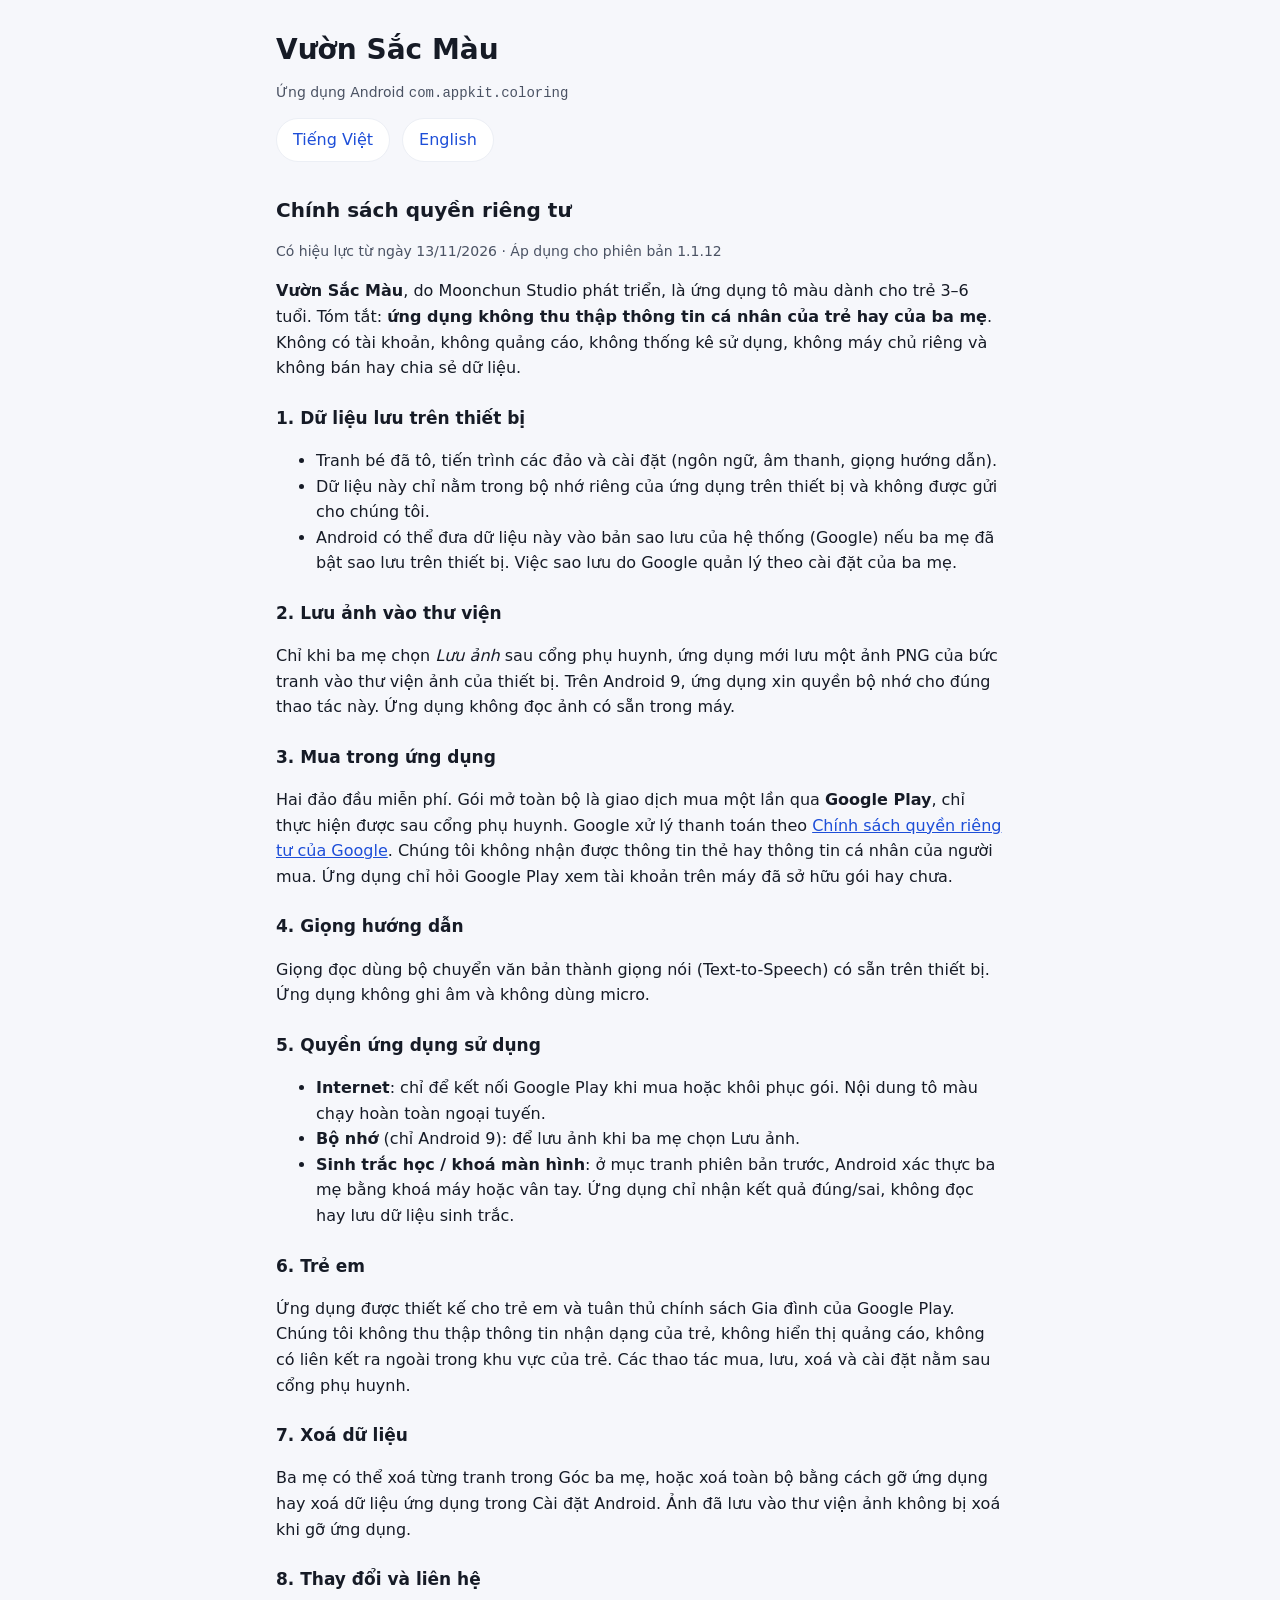
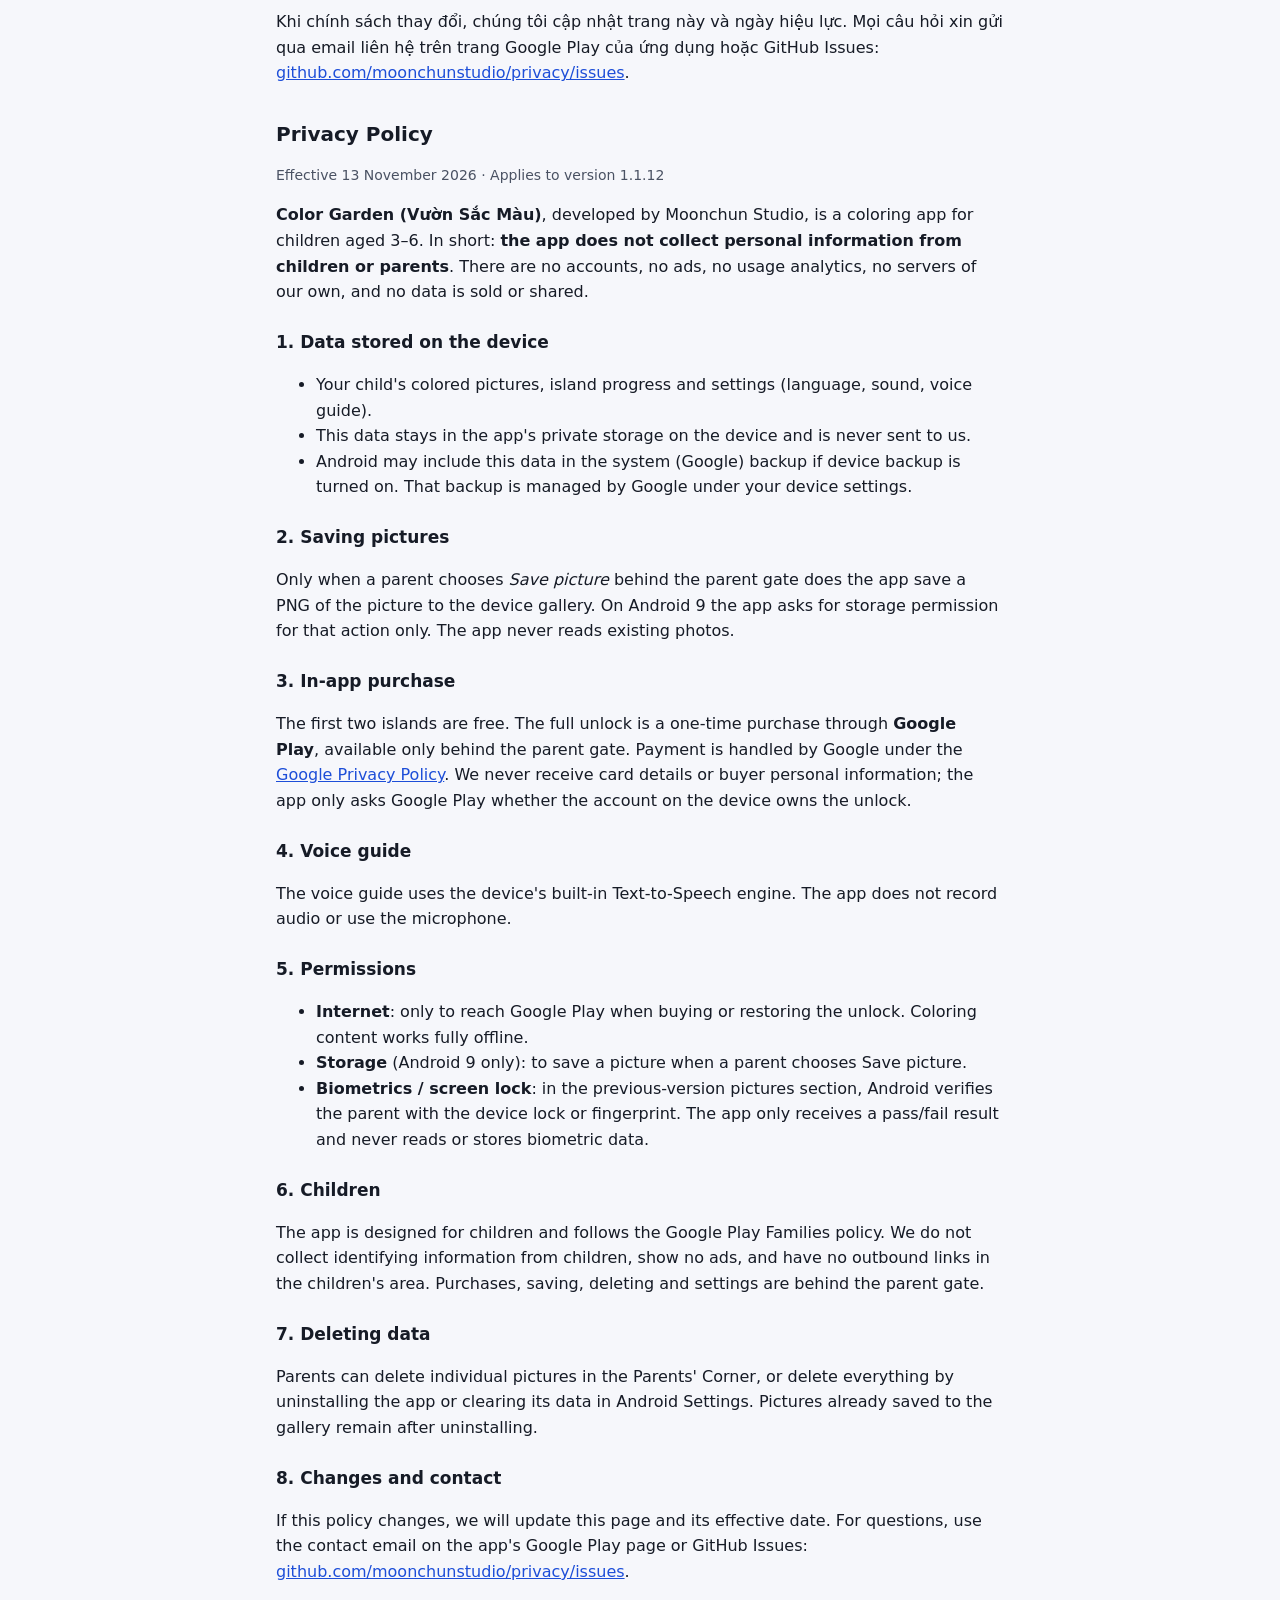
==== coloring/index.html @ 24c7beb4 "Privacy policy for Vườn Sắc Màu (Color Garden) Co-Authored-By: Claude Opus 5.5 <noreply@anthropic.co" ====
<!doctype html>
<html lang="vi">
<head>
  <meta charset="utf-8">
  <meta name="viewport" content="width=device-width, initial-scale=1">
  <title>Chính sách quyền riêng tư — Vườn Sắc Màu</title>
  <link rel="stylesheet" href="../assets/style.css">
</head>
<body>
<main>
  <h1>Vườn Sắc Màu</h1>
  <p class="muted">Ứng dụng Android <code>com.appkit.coloring</code></p>
  <nav class="lang-switch">
    <a href="#vi">Tiếng Việt</a>
    <a href="#en">English</a>
  </nav>

  <section id="vi" lang="vi">
    <h2>Chính sách quyền riêng tư</h2>
    <p class="muted">Có hiệu lực từ ngày 13/11/2026 · Áp dụng cho phiên bản 1.1.12</p>

    <p><strong>Vườn Sắc Màu</strong>, do Moonchun Studio phát triển, là ứng dụng tô màu dành cho trẻ 3–6 tuổi. Tóm tắt: <strong>ứng dụng không thu thập thông tin cá nhân của trẻ hay của ba mẹ</strong>. Không có tài khoản, không quảng cáo, không thống kê sử dụng, không máy chủ riêng và không bán hay chia sẻ dữ liệu.</p>

    <h3>1. Dữ liệu lưu trên thiết bị</h3>
    <ul>
      <li>Tranh bé đã tô, tiến trình các đảo và cài đặt (ngôn ngữ, âm thanh, giọng hướng dẫn).</li>
      <li>Dữ liệu này chỉ nằm trong bộ nhớ riêng của ứng dụng trên thiết bị và không được gửi cho chúng tôi.</li>
      <li>Android có thể đưa dữ liệu này vào bản sao lưu của hệ thống (Google) nếu ba mẹ đã bật sao lưu trên thiết bị. Việc sao lưu do Google quản lý theo cài đặt của ba mẹ.</li>
    </ul>

    <h3>2. Lưu ảnh vào thư viện</h3>
    <p>Chỉ khi ba mẹ chọn <em>Lưu ảnh</em> sau cổng phụ huynh, ứng dụng mới lưu một ảnh PNG của bức tranh vào thư viện ảnh của thiết bị. Trên Android 9, ứng dụng xin quyền bộ nhớ cho đúng thao tác này. Ứng dụng không đọc ảnh có sẵn trong máy.</p>

    <h3>3. Mua trong ứng dụng</h3>
    <p>Hai đảo đầu miễn phí. Gói mở toàn bộ là giao dịch mua một lần qua <strong>Google Play</strong>, chỉ thực hiện được sau cổng phụ huynh. Google xử lý thanh toán theo <a href="https://policies.google.com/privacy">Chính sách quyền riêng tư của Google</a>. Chúng tôi không nhận được thông tin thẻ hay thông tin cá nhân của người mua. Ứng dụng chỉ hỏi Google Play xem tài khoản trên máy đã sở hữu gói hay chưa.</p>

    <h3>4. Giọng hướng dẫn</h3>
    <p>Giọng đọc dùng bộ chuyển văn bản thành giọng nói (Text-to-Speech) có sẵn trên thiết bị. Ứng dụng không ghi âm và không dùng micro.</p>

    <h3>5. Quyền ứng dụng sử dụng</h3>
    <ul>
      <li><strong>Internet</strong>: chỉ để kết nối Google Play khi mua hoặc khôi phục gói. Nội dung tô màu chạy hoàn toàn ngoại tuyến.</li>
      <li><strong>Bộ nhớ</strong> (chỉ Android 9): để lưu ảnh khi ba mẹ chọn Lưu ảnh.</li>
      <li><strong>Sinh trắc học / khoá màn hình</strong>: ở mục tranh phiên bản trước, Android xác thực ba mẹ bằng khoá máy hoặc vân tay. Ứng dụng chỉ nhận kết quả đúng/sai, không đọc hay lưu dữ liệu sinh trắc.</li>
    </ul>

    <h3>6. Trẻ em</h3>
    <p>Ứng dụng được thiết kế cho trẻ em và tuân thủ chính sách Gia đình của Google Play. Chúng tôi không thu thập thông tin nhận dạng của trẻ, không hiển thị quảng cáo, không có liên kết ra ngoài trong khu vực của trẻ. Các thao tác mua, lưu, xoá và cài đặt nằm sau cổng phụ huynh.</p>

    <h3>7. Xoá dữ liệu</h3>
    <p>Ba mẹ có thể xoá từng tranh trong Góc ba mẹ, hoặc xoá toàn bộ bằng cách gỡ ứng dụng hay xoá dữ liệu ứng dụng trong Cài đặt Android. Ảnh đã lưu vào thư viện ảnh không bị xoá khi gỡ ứng dụng.</p>

    <h3>8. Thay đổi và liên hệ</h3>
    <p>Khi chính sách thay đổi, chúng tôi cập nhật trang này và ngày hiệu lực. Mọi câu hỏi xin gửi qua email liên hệ trên trang Google Play của ứng dụng hoặc GitHub Issues: <a href="https://github.com/moonchunstudio/privacy/issues">github.com/moonchunstudio/privacy/issues</a>.</p>
  </section>

  <section id="en" lang="en">
    <h2>Privacy Policy</h2>
    <p class="muted">Effective 13 November 2026 · Applies to version 1.1.12</p>

    <p><strong>Color Garden (Vườn Sắc Màu)</strong>, developed by Moonchun Studio, is a coloring app for children aged 3–6. In short: <strong>the app does not collect personal information from children or parents</strong>. There are no accounts, no ads, no usage analytics, no servers of our own, and no data is sold or shared.</p>

    <h3>1. Data stored on the device</h3>
    <ul>
      <li>Your child's colored pictures, island progress and settings (language, sound, voice guide).</li>
      <li>This data stays in the app's private storage on the device and is never sent to us.</li>
      <li>Android may include this data in the system (Google) backup if device backup is turned on. That backup is managed by Google under your device settings.</li>
    </ul>

    <h3>2. Saving pictures</h3>
    <p>Only when a parent chooses <em>Save picture</em> behind the parent gate does the app save a PNG of the picture to the device gallery. On Android 9 the app asks for storage permission for that action only. The app never reads existing photos.</p>

    <h3>3. In-app purchase</h3>
    <p>The first two islands are free. The full unlock is a one-time purchase through <strong>Google Play</strong>, available only behind the parent gate. Payment is handled by Google under the <a href="https://policies.google.com/privacy">Google Privacy Policy</a>. We never receive card details or buyer personal information; the app only asks Google Play whether the account on the device owns the unlock.</p>

    <h3>4. Voice guide</h3>
    <p>The voice guide uses the device's built-in Text-to-Speech engine. The app does not record audio or use the microphone.</p>

    <h3>5. Permissions</h3>
    <ul>
      <li><strong>Internet</strong>: only to reach Google Play when buying or restoring the unlock. Coloring content works fully offline.</li>
      <li><strong>Storage</strong> (Android 9 only): to save a picture when a parent chooses Save picture.</li>
      <li><strong>Biometrics / screen lock</strong>: in the previous-version pictures section, Android verifies the parent with the device lock or fingerprint. The app only receives a pass/fail result and never reads or stores biometric data.</li>
    </ul>

    <h3>6. Children</h3>
    <p>The app is designed for children and follows the Google Play Families policy. We do not collect identifying information from children, show no ads, and have no outbound links in the children's area. Purchases, saving, deleting and settings are behind the parent gate.</p>

    <h3>7. Deleting data</h3>
    <p>Parents can delete individual pictures in the Parents' Corner, or delete everything by uninstalling the app or clearing its data in Android Settings. Pictures already saved to the gallery remain after uninstalling.</p>

    <h3>8. Changes and contact</h3>
    <p>If this policy changes, we will update this page and its effective date. For questions, use the contact email on the app's Google Play page or GitHub Issues: <a href="https://github.com/moonchunstudio/privacy/issues">github.com/moonchunstudio/privacy/issues</a>.</p>
  </section>
</main>
</body>
</html>
---- assets/style.css ----
:root {
  --bg: #f6f7fb;
  --card: #ffffff;
  --text: #161b26;
  --muted: #4a5263;
  --line: #eceff5;
  --accent: #1d4ed8;
}

@media (prefers-color-scheme: dark) {
  :root {
    --bg: #12151c;
    --card: #1b1f28;
    --text: #e4e7ef;
    --muted: #b8bfcd;
    --line: #2a303c;
    --accent: #b4c5ff;
  }
}

* { box-sizing: border-box; }

body {
  margin: 0;
  background: var(--bg);
  color: var(--text);
  font: 16px/1.6 system-ui, -apple-system, "Segoe UI", Roboto, "Helvetica Neue", Arial, sans-serif;
}

main {
  max-width: 760px;
  margin: 0 auto;
  padding: 32px 16px 64px;
}

h1 { font-size: 28px; line-height: 1.25; margin: 0 0 8px; }
h2 { font-size: 20px; margin: 32px 0 8px; }
h3 { font-size: 17px; margin: 24px 0 4px; }
p, li { color: var(--text); }
.muted { color: var(--muted); font-size: 14px; }
a { color: var(--accent); }

.card {
  background: var(--card);
  border: 1px solid var(--line);
  border-radius: 16px;
  padding: 20px;
  margin: 16px 0;
}

.lang-switch { display: flex; gap: 12px; margin: 12px 0 24px; flex-wrap: wrap; }
.lang-switch a {
  padding: 8px 16px;
  border: 1px solid var(--line);
  border-radius: 999px;
  text-decoration: none;
  background: var(--card);
}

table { width: 100%; border-collapse: collapse; font-size: 15px; }
th, td { text-align: left; padding: 8px; border-bottom: 1px solid var(--line); vertical-align: top; }
th { color: var(--muted); font-weight: 600; }

hr { border: 0; border-top: 1px solid var(--line); margin: 48px 0; }
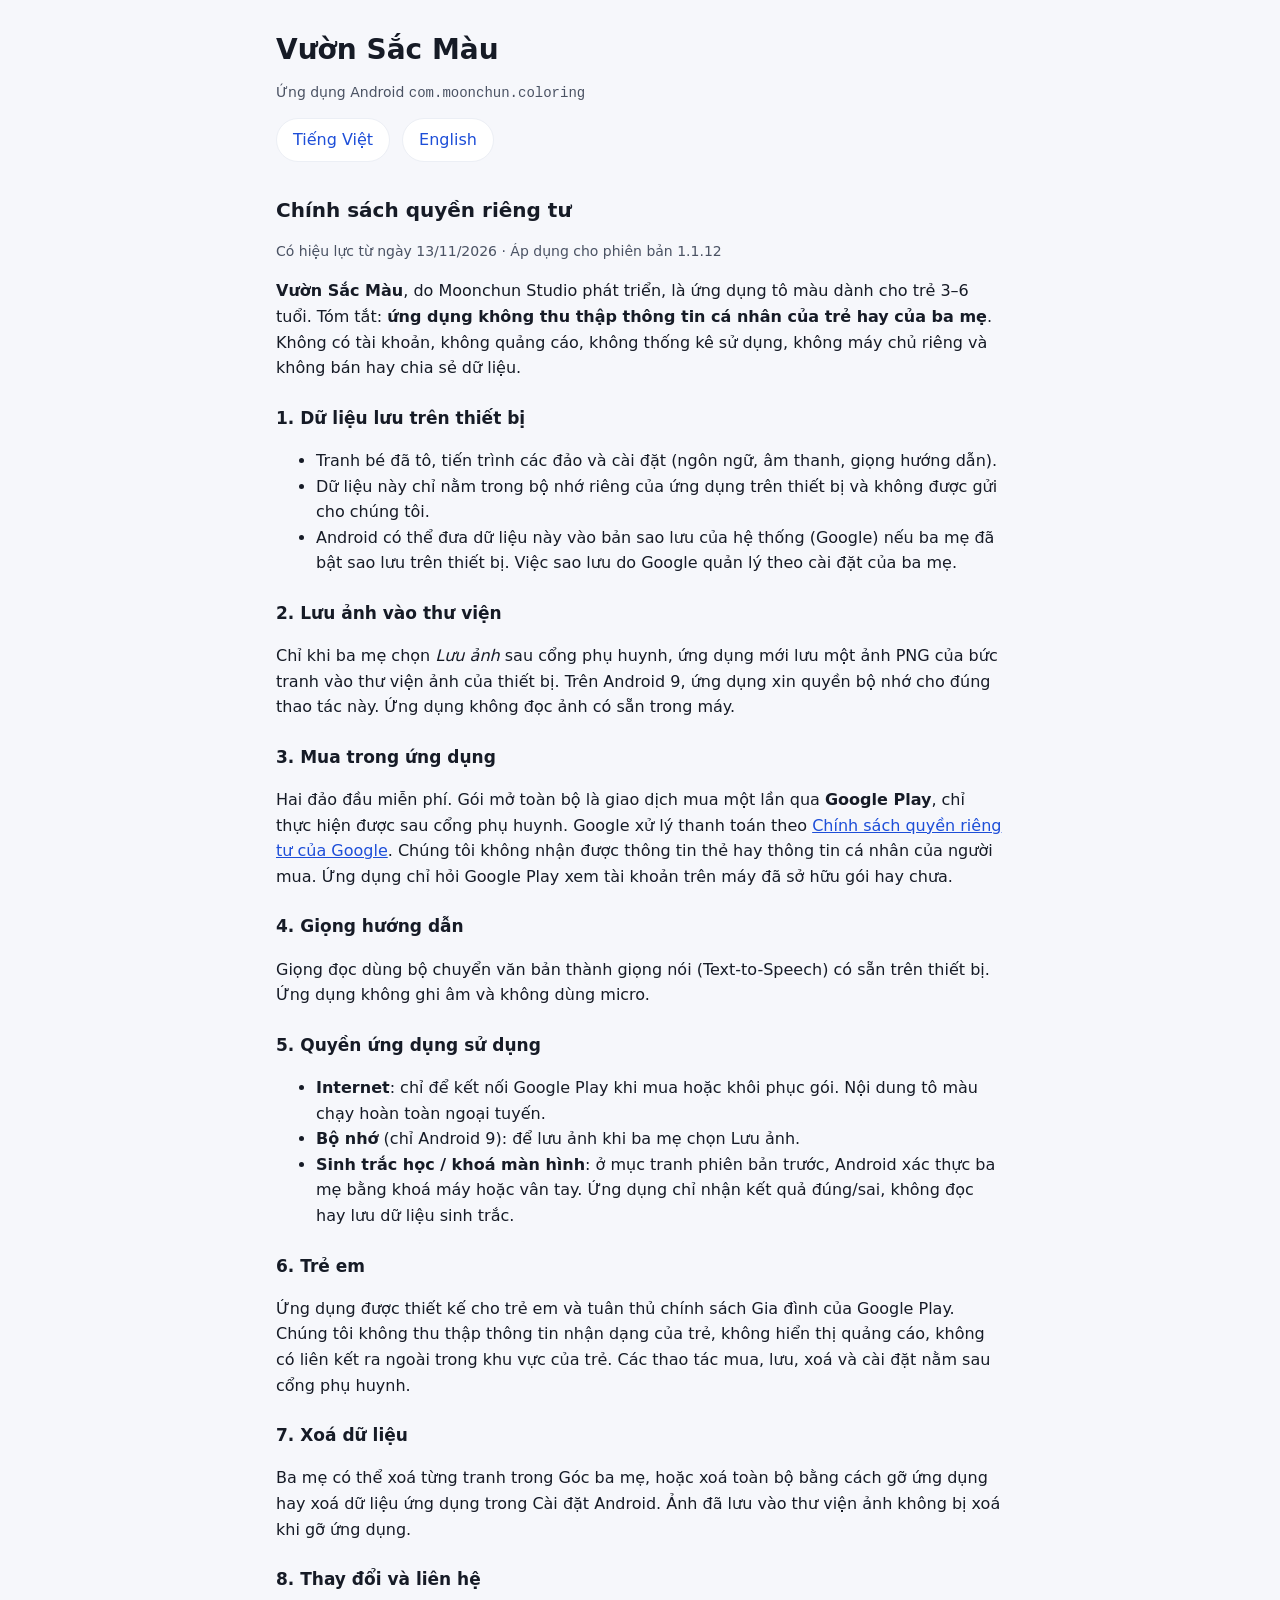
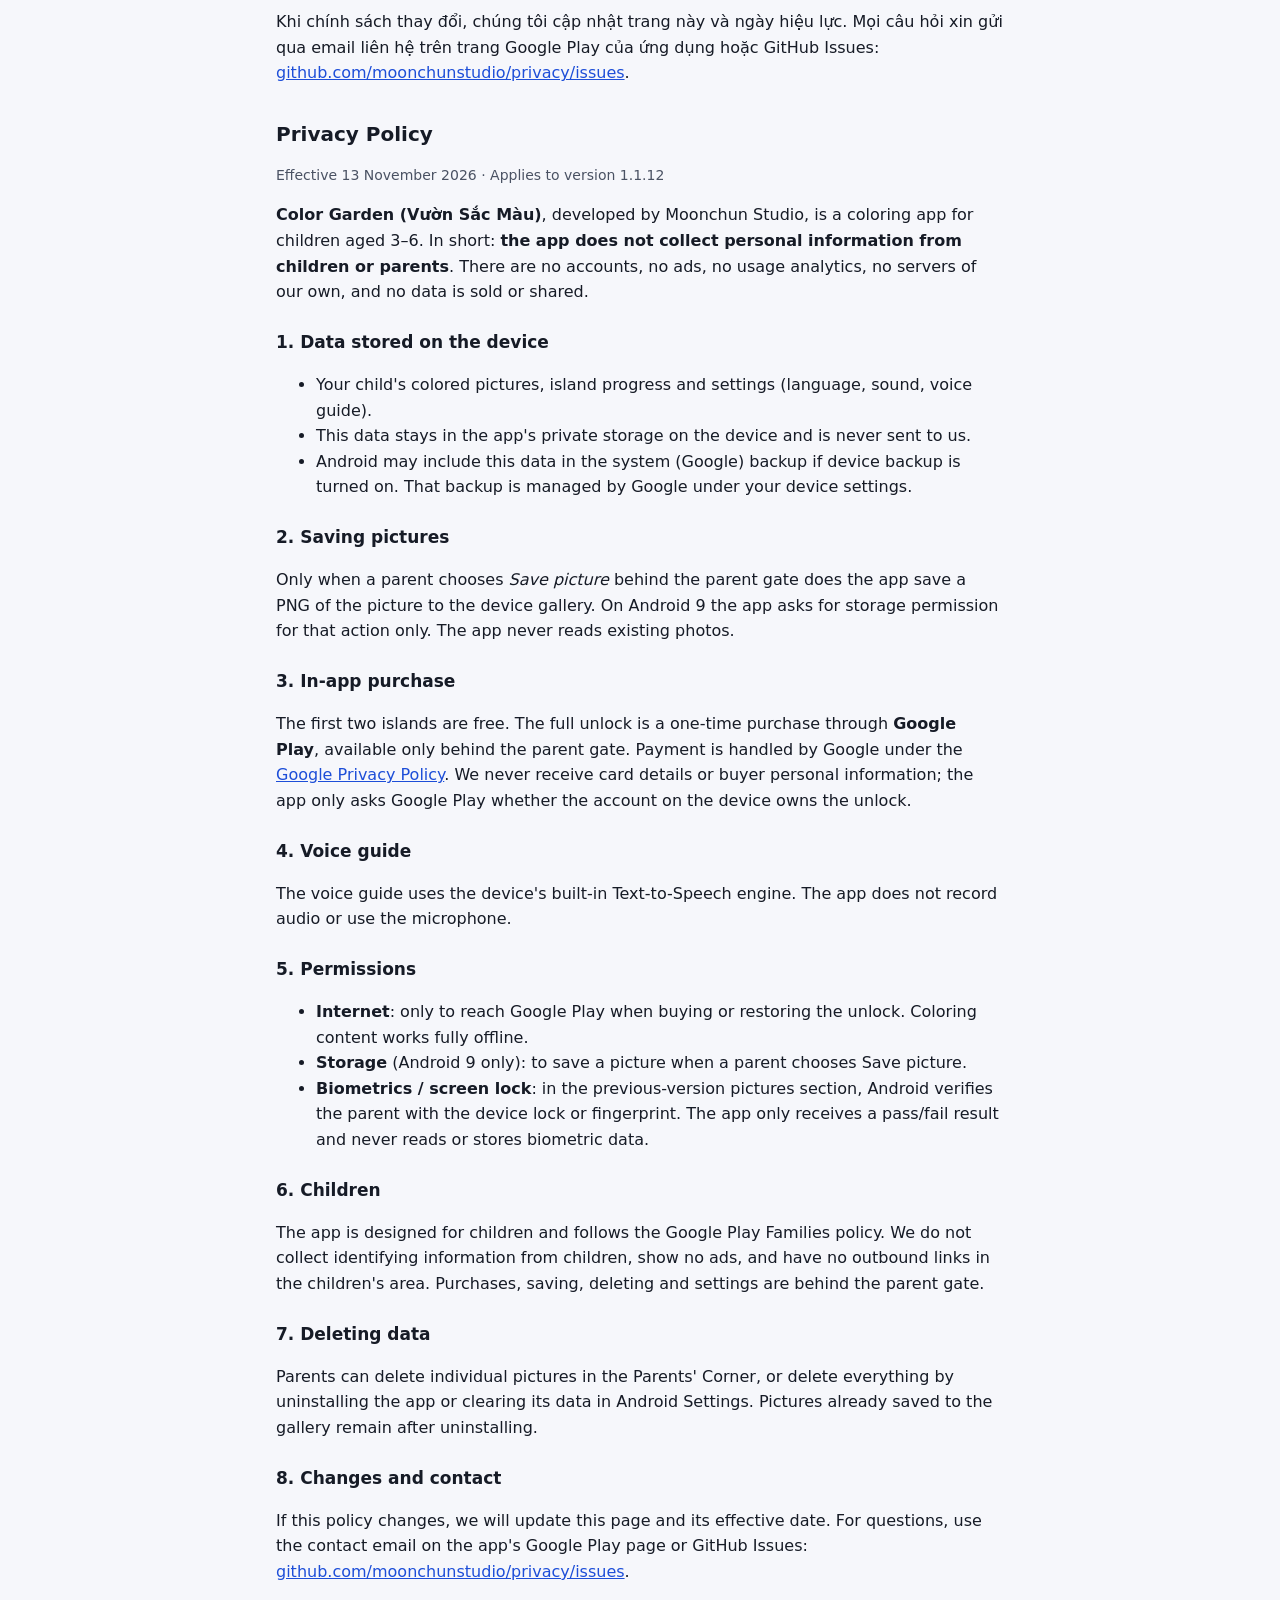
==== commit f3c043b0: "Vườn Sắc Màu: use package com.moonchun.coloring Co-Authored-By: Claude Opus 5.5 <noreply@anthropic.c" ====
--- a/coloring/index.html
+++ b/coloring/index.html
@@ -9,7 +9,7 @@
 <body>
 <main>
   <h1>Vườn Sắc Màu</h1>
-  <p class="muted">Ứng dụng Android <code>com.appkit.coloring</code></p>
+  <p class="muted">Ứng dụng Android <code>com.moonchun.coloring</code></p>
   <nav class="lang-switch">
     <a href="#vi">Tiếng Việt</a>
     <a href="#en">English</a>
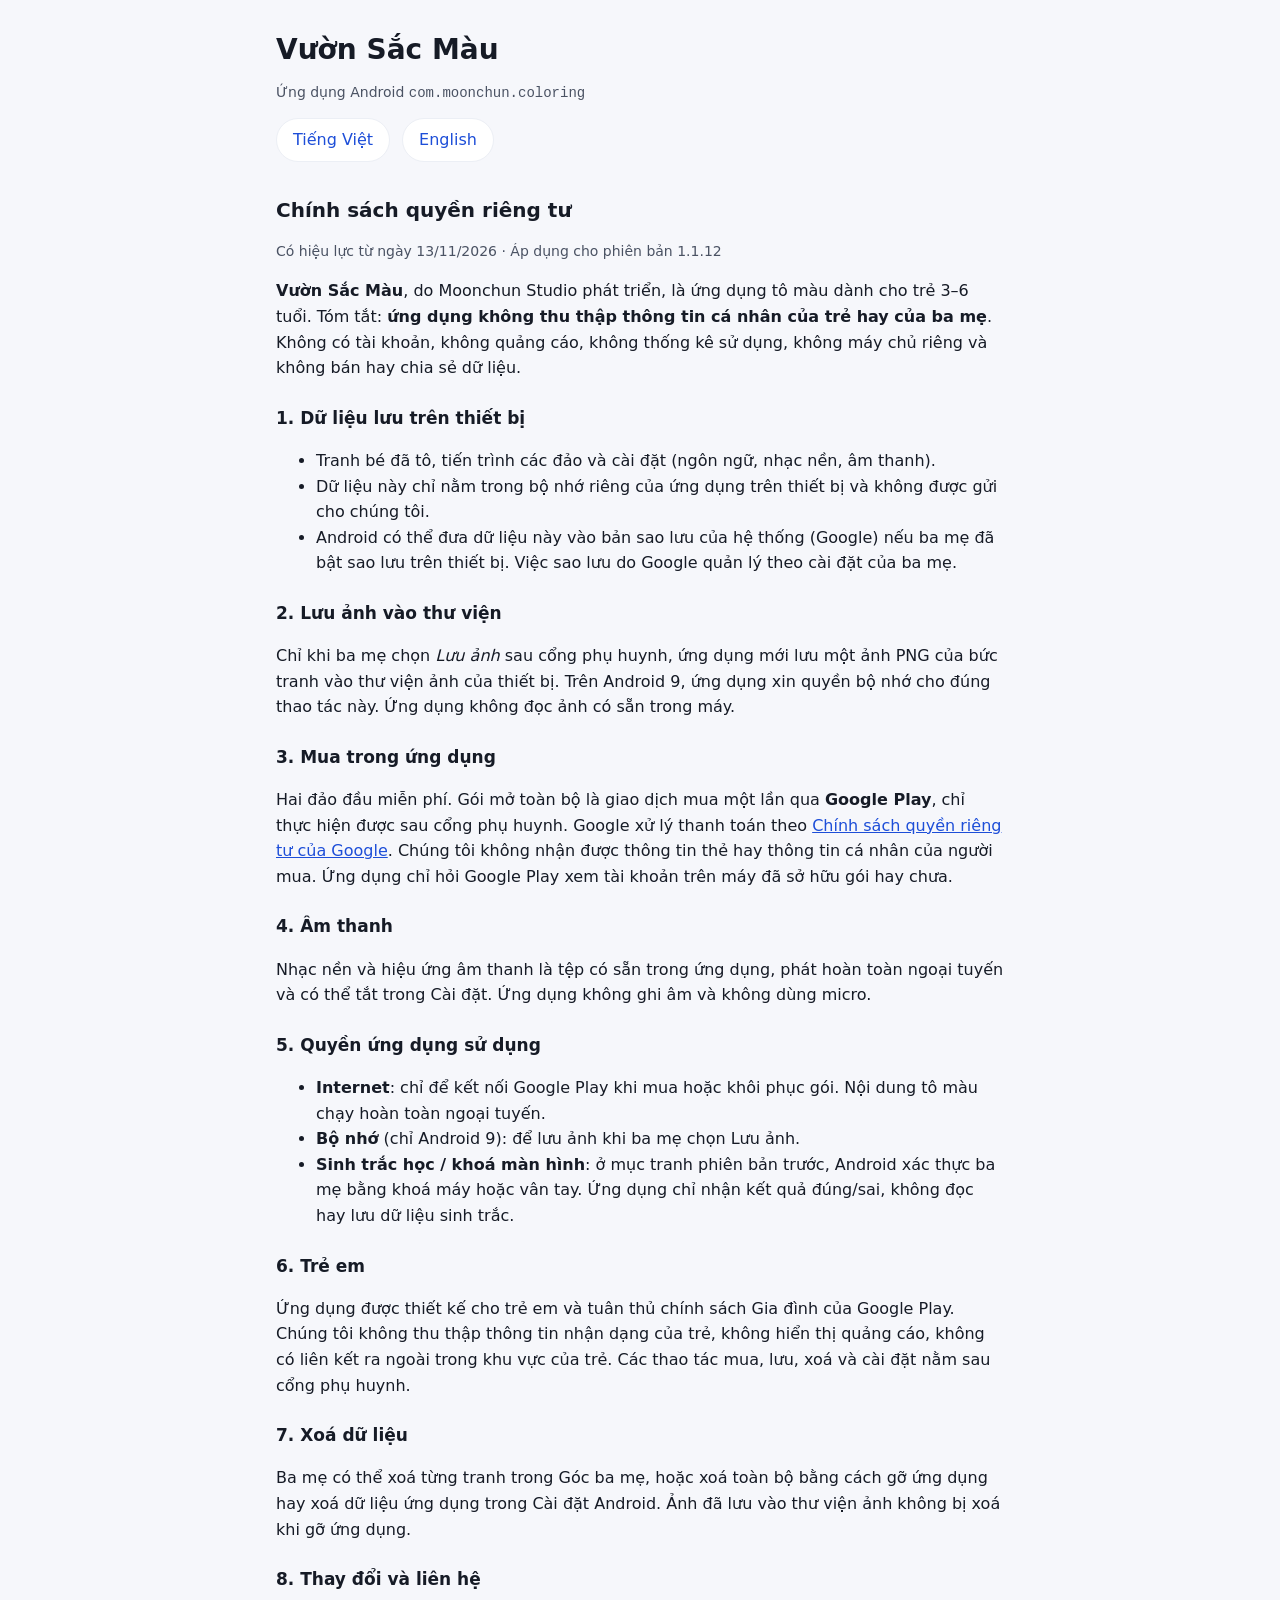
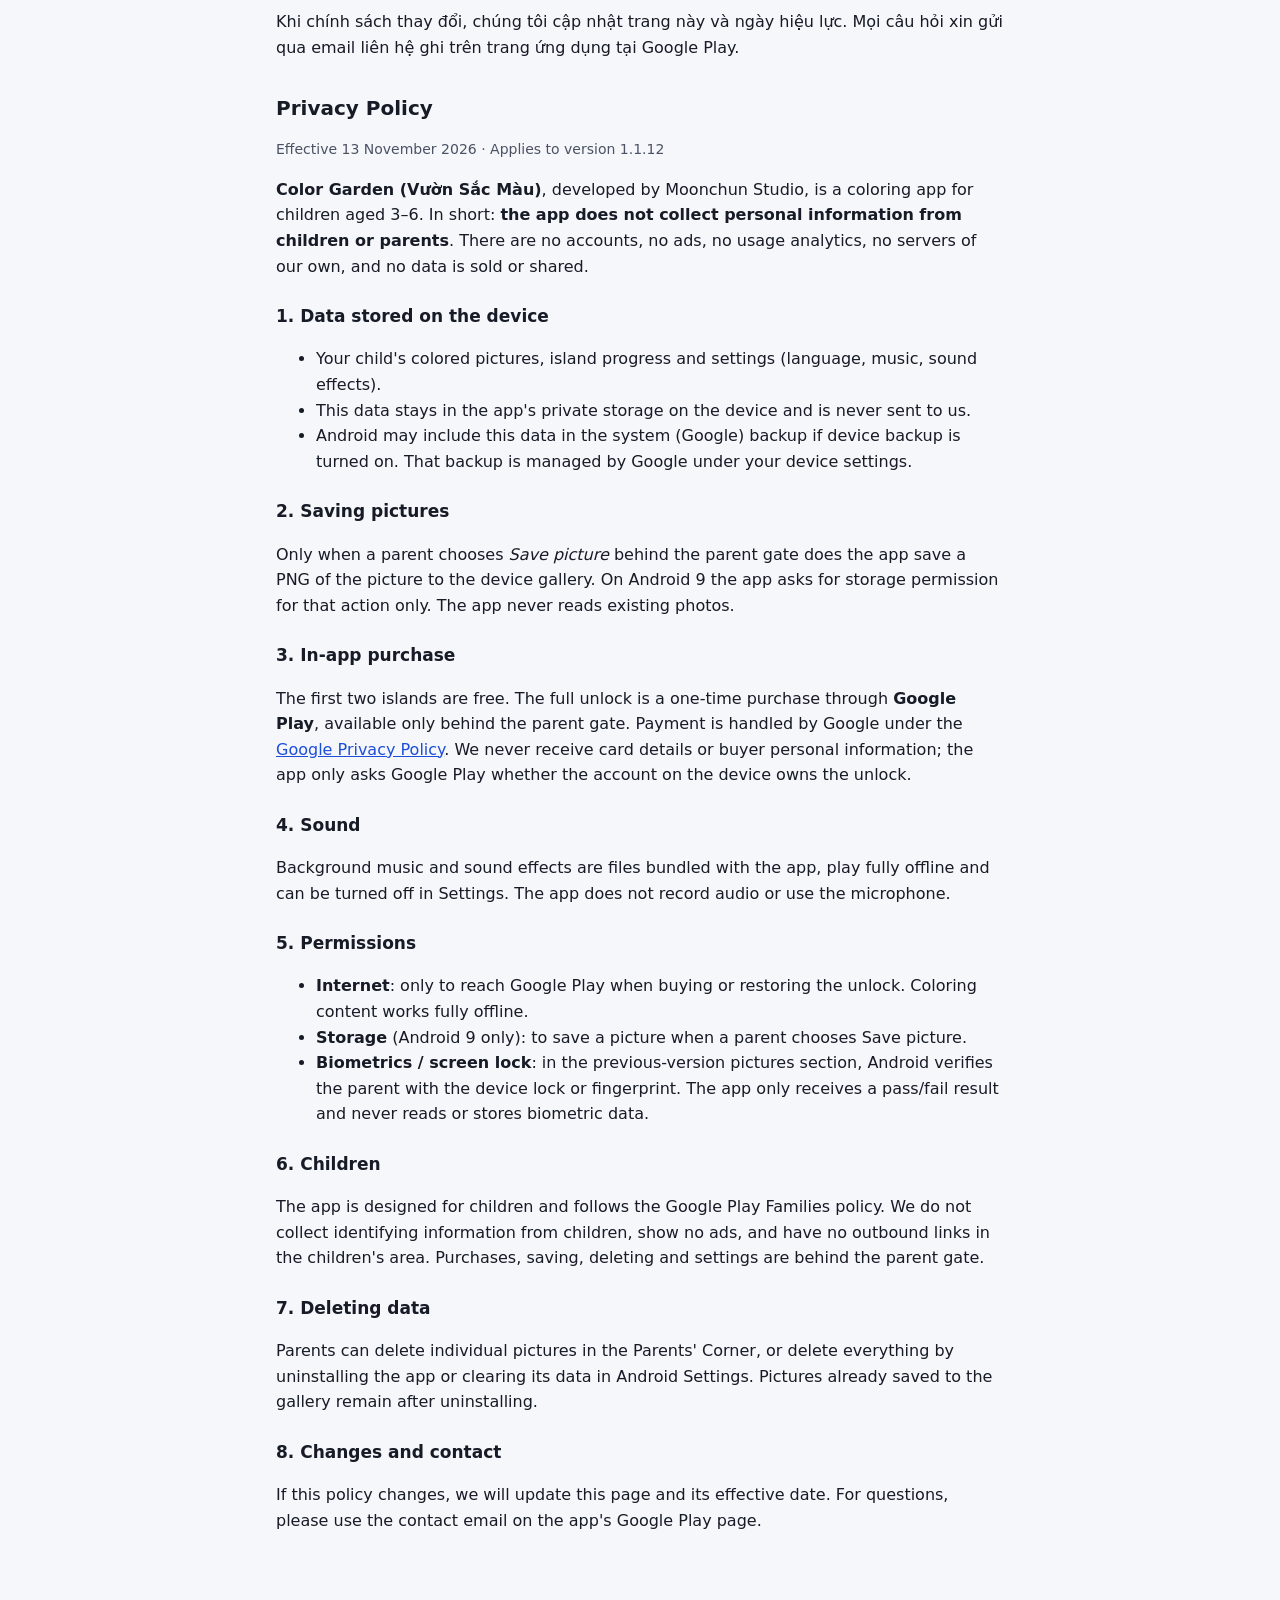
==== commit c82ba7d8: "coloring: replace voice guide section with sound section Co-Authored-By: Claude Opus 5.5 <noreply@an" ====
--- a/coloring/index.html
+++ b/coloring/index.html
@@ -23,7 +23,7 @@
 
     <h3>1. Dữ liệu lưu trên thiết bị</h3>
     <ul>
-      <li>Tranh bé đã tô, tiến trình các đảo và cài đặt (ngôn ngữ, âm thanh, giọng hướng dẫn).</li>
+      <li>Tranh bé đã tô, tiến trình các đảo và cài đặt (ngôn ngữ, nhạc nền, âm thanh).</li>
       <li>Dữ liệu này chỉ nằm trong bộ nhớ riêng của ứng dụng trên thiết bị và không được gửi cho chúng tôi.</li>
       <li>Android có thể đưa dữ liệu này vào bản sao lưu của hệ thống (Google) nếu ba mẹ đã bật sao lưu trên thiết bị. Việc sao lưu do Google quản lý theo cài đặt của ba mẹ.</li>
     </ul>
@@ -34,8 +34,8 @@
     <h3>3. Mua trong ứng dụng</h3>
     <p>Hai đảo đầu miễn phí. Gói mở toàn bộ là giao dịch mua một lần qua <strong>Google Play</strong>, chỉ thực hiện được sau cổng phụ huynh. Google xử lý thanh toán theo <a href="https://policies.google.com/privacy">Chính sách quyền riêng tư của Google</a>. Chúng tôi không nhận được thông tin thẻ hay thông tin cá nhân của người mua. Ứng dụng chỉ hỏi Google Play xem tài khoản trên máy đã sở hữu gói hay chưa.</p>
 
-    <h3>4. Giọng hướng dẫn</h3>
-    <p>Giọng đọc dùng bộ chuyển văn bản thành giọng nói (Text-to-Speech) có sẵn trên thiết bị. Ứng dụng không ghi âm và không dùng micro.</p>
+    <h3>4. Âm thanh</h3>
+    <p>Nhạc nền và hiệu ứng âm thanh là tệp có sẵn trong ứng dụng, phát hoàn toàn ngoại tuyến và có thể tắt trong Cài đặt. Ứng dụng không ghi âm và không dùng micro.</p>
 
     <h3>5. Quyền ứng dụng sử dụng</h3>
     <ul>
@@ -51,7 +51,7 @@
     <p>Ba mẹ có thể xoá từng tranh trong Góc ba mẹ, hoặc xoá toàn bộ bằng cách gỡ ứng dụng hay xoá dữ liệu ứng dụng trong Cài đặt Android. Ảnh đã lưu vào thư viện ảnh không bị xoá khi gỡ ứng dụng.</p>
 
     <h3>8. Thay đổi và liên hệ</h3>
-    <p>Khi chính sách thay đổi, chúng tôi cập nhật trang này và ngày hiệu lực. Mọi câu hỏi xin gửi qua email liên hệ trên trang Google Play của ứng dụng hoặc GitHub Issues: <a href="https://github.com/moonchunstudio/privacy/issues">github.com/moonchunstudio/privacy/issues</a>.</p>
+    <p>Khi chính sách thay đổi, chúng tôi cập nhật trang này và ngày hiệu lực. Mọi câu hỏi xin gửi qua email liên hệ ghi trên trang ứng dụng tại Google Play.</p>
   </section>
 
   <section id="en" lang="en">
@@ -62,7 +62,7 @@
 
     <h3>1. Data stored on the device</h3>
     <ul>
-      <li>Your child's colored pictures, island progress and settings (language, sound, voice guide).</li>
+      <li>Your child's colored pictures, island progress and settings (language, music, sound effects).</li>
       <li>This data stays in the app's private storage on the device and is never sent to us.</li>
       <li>Android may include this data in the system (Google) backup if device backup is turned on. That backup is managed by Google under your device settings.</li>
     </ul>
@@ -73,8 +73,8 @@
     <h3>3. In-app purchase</h3>
     <p>The first two islands are free. The full unlock is a one-time purchase through <strong>Google Play</strong>, available only behind the parent gate. Payment is handled by Google under the <a href="https://policies.google.com/privacy">Google Privacy Policy</a>. We never receive card details or buyer personal information; the app only asks Google Play whether the account on the device owns the unlock.</p>
 
-    <h3>4. Voice guide</h3>
-    <p>The voice guide uses the device's built-in Text-to-Speech engine. The app does not record audio or use the microphone.</p>
+    <h3>4. Sound</h3>
+    <p>Background music and sound effects are files bundled with the app, play fully offline and can be turned off in Settings. The app does not record audio or use the microphone.</p>
 
     <h3>5. Permissions</h3>
     <ul>
@@ -90,7 +90,7 @@
     <p>Parents can delete individual pictures in the Parents' Corner, or delete everything by uninstalling the app or clearing its data in Android Settings. Pictures already saved to the gallery remain after uninstalling.</p>
 
     <h3>8. Changes and contact</h3>
-    <p>If this policy changes, we will update this page and its effective date. For questions, use the contact email on the app's Google Play page or GitHub Issues: <a href="https://github.com/moonchunstudio/privacy/issues">github.com/moonchunstudio/privacy/issues</a>.</p>
+    <p>If this policy changes, we will update this page and its effective date. For questions, please use the contact email on the app's Google Play page.</p>
   </section>
 </main>
 </body>
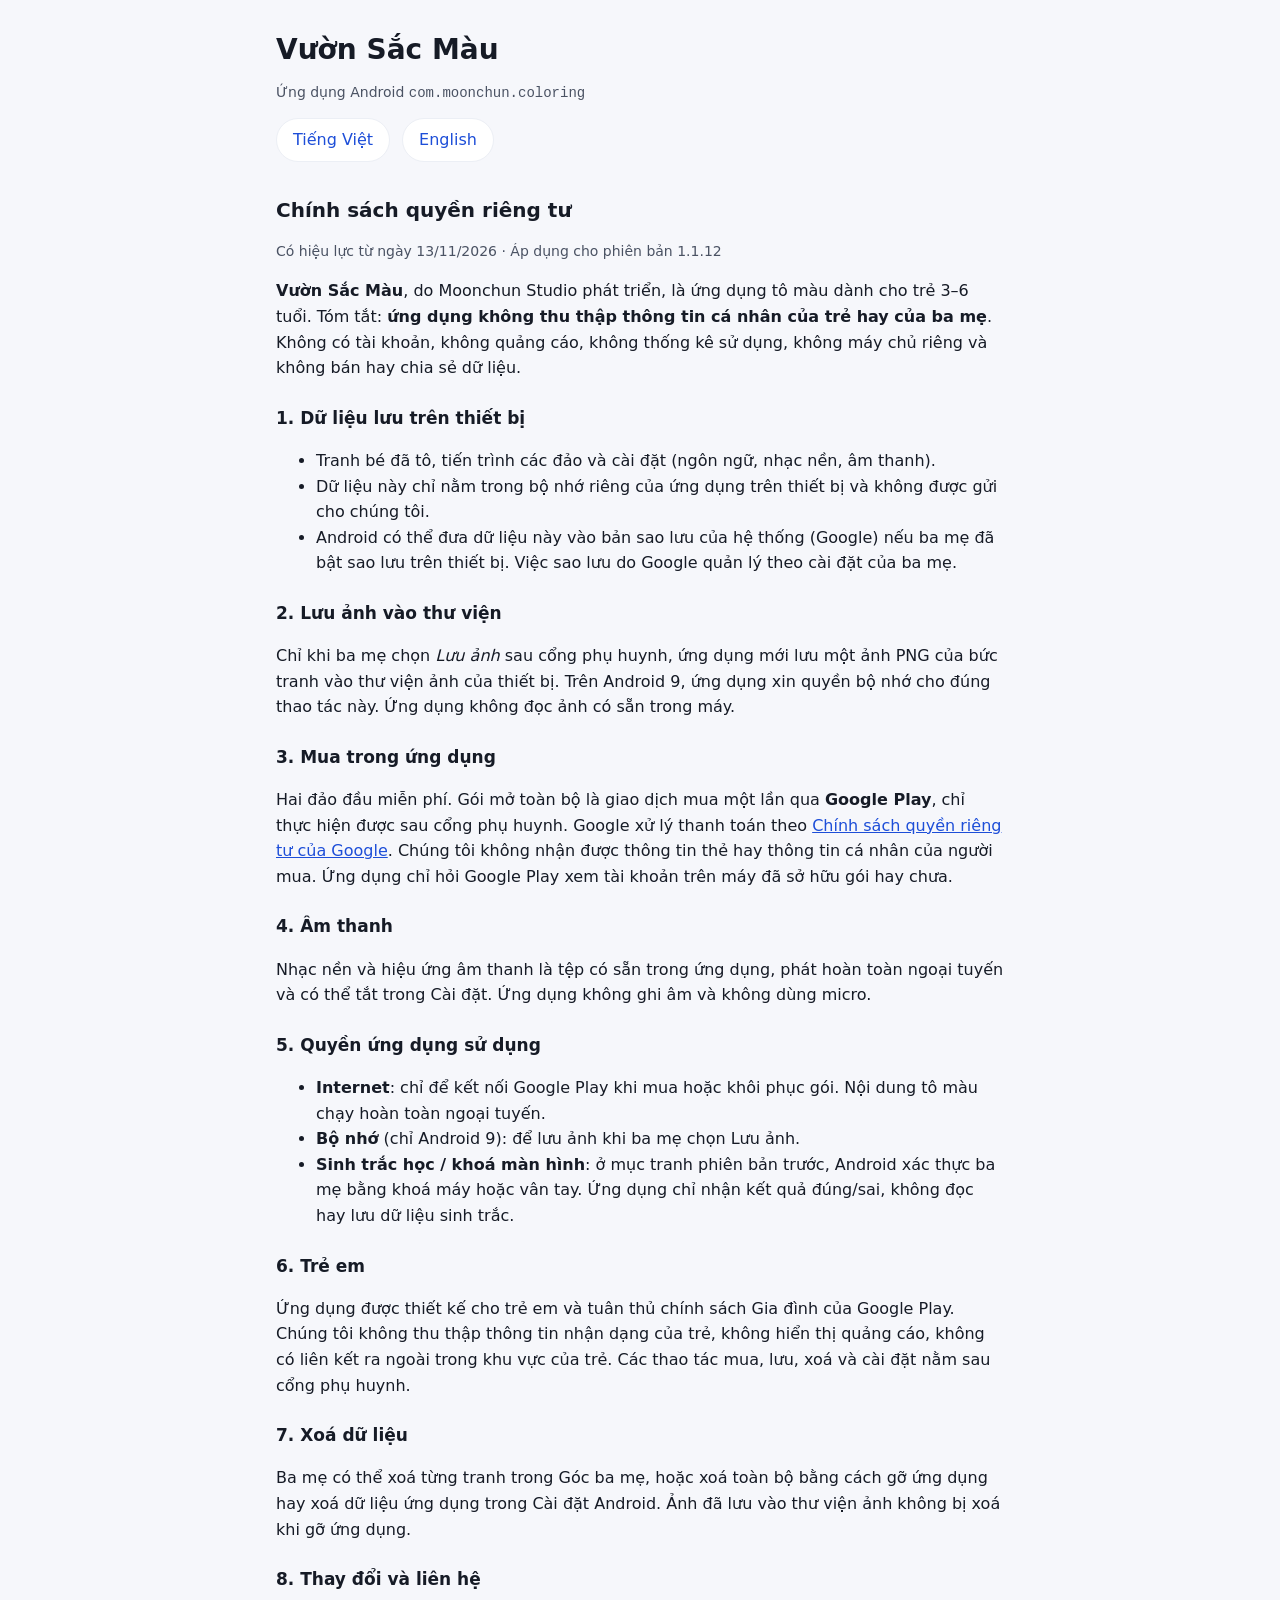
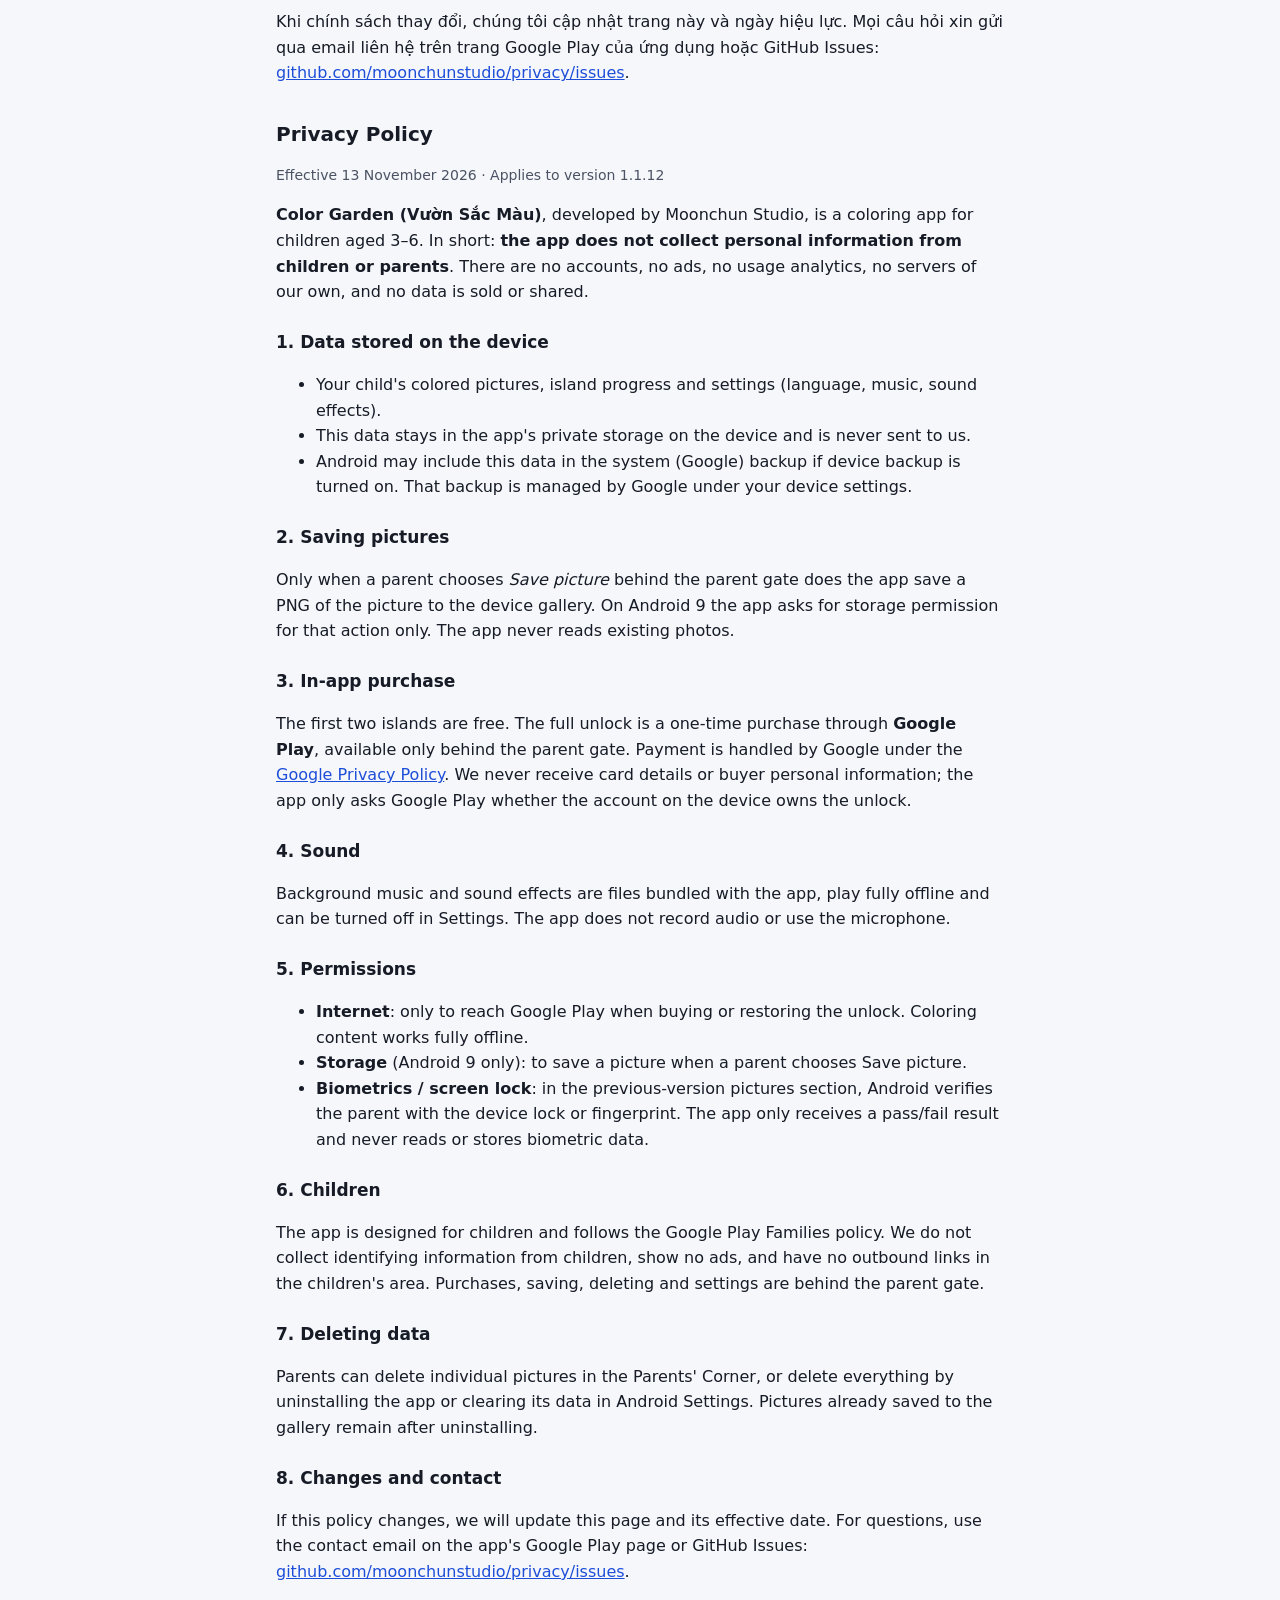
==== commit df5268e8: "coloring: keep GitHub Issues contact Co-Authored-By: Claude Opus 5.5 <noreply@anthropic.com>" ====
--- a/coloring/index.html
+++ b/coloring/index.html
@@ -51,7 +51,7 @@
     <p>Ba mẹ có thể xoá từng tranh trong Góc ba mẹ, hoặc xoá toàn bộ bằng cách gỡ ứng dụng hay xoá dữ liệu ứng dụng trong Cài đặt Android. Ảnh đã lưu vào thư viện ảnh không bị xoá khi gỡ ứng dụng.</p>
 
     <h3>8. Thay đổi và liên hệ</h3>
-    <p>Khi chính sách thay đổi, chúng tôi cập nhật trang này và ngày hiệu lực. Mọi câu hỏi xin gửi qua email liên hệ ghi trên trang ứng dụng tại Google Play.</p>
+    <p>Khi chính sách thay đổi, chúng tôi cập nhật trang này và ngày hiệu lực. Mọi câu hỏi xin gửi qua email liên hệ trên trang Google Play của ứng dụng hoặc GitHub Issues: <a href="https://github.com/moonchunstudio/privacy/issues">github.com/moonchunstudio/privacy/issues</a>.</p>
   </section>
 
   <section id="en" lang="en">
@@ -90,7 +90,7 @@
     <p>Parents can delete individual pictures in the Parents' Corner, or delete everything by uninstalling the app or clearing its data in Android Settings. Pictures already saved to the gallery remain after uninstalling.</p>
 
     <h3>8. Changes and contact</h3>
-    <p>If this policy changes, we will update this page and its effective date. For questions, please use the contact email on the app's Google Play page.</p>
+    <p>If this policy changes, we will update this page and its effective date. For questions, use the contact email on the app's Google Play page or GitHub Issues: <a href="https://github.com/moonchunstudio/privacy/issues">github.com/moonchunstudio/privacy/issues</a>.</p>
   </section>
 </main>
 </body>
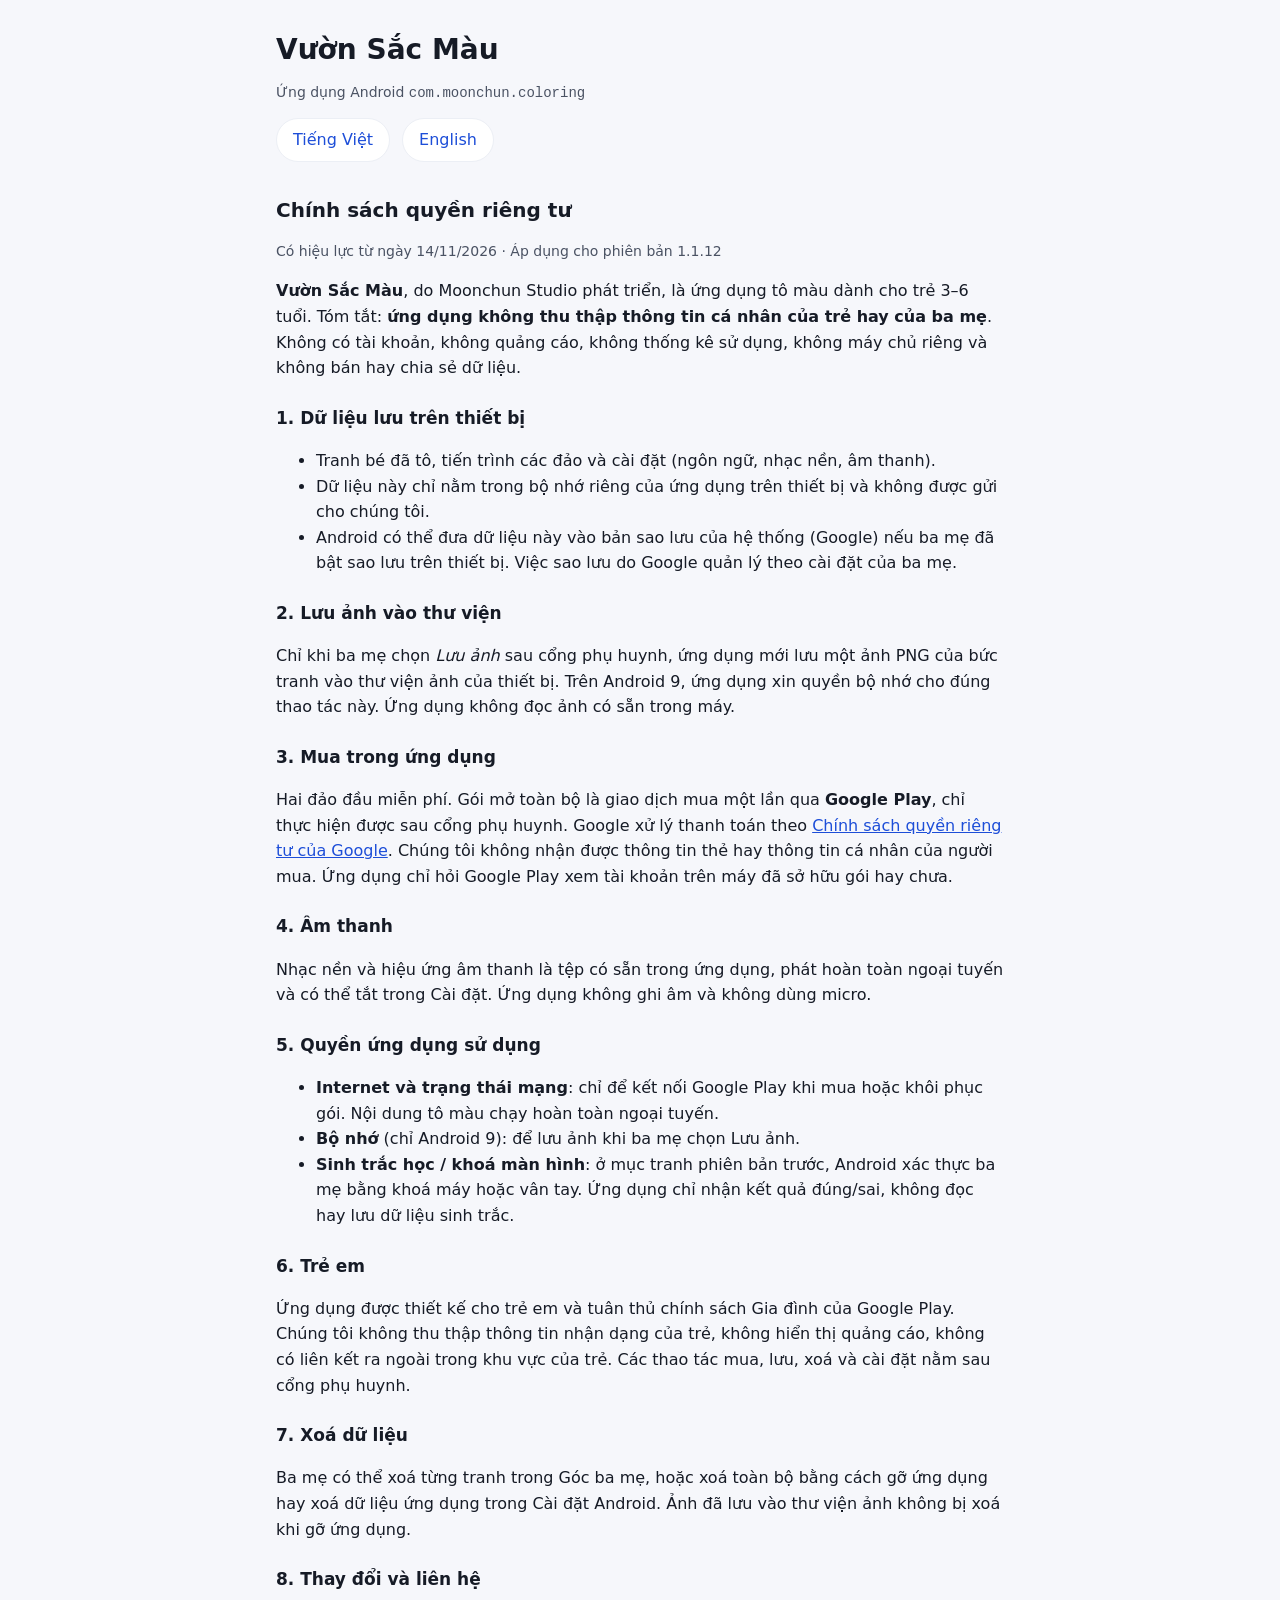
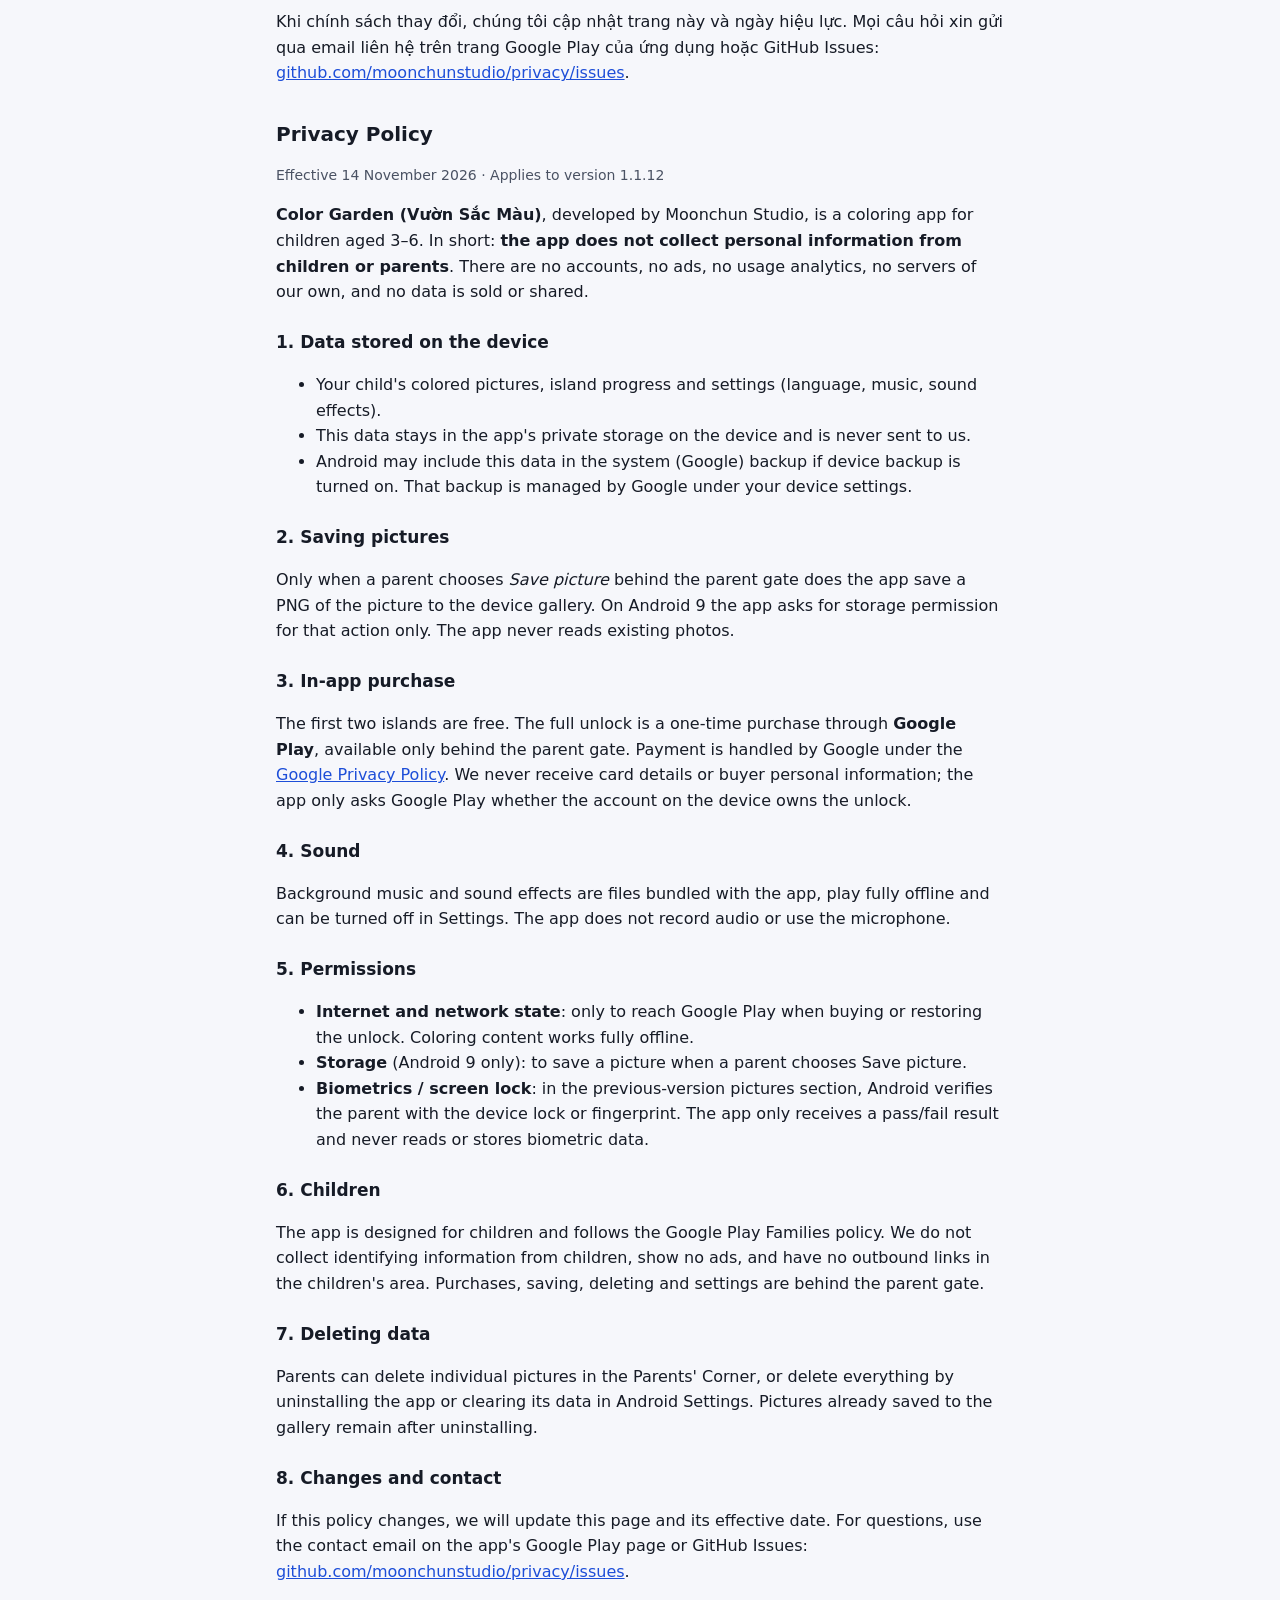
==== commit c9e05b44: "coloring: list network state permission, effective date 14 Nov 2026 Co-Authored-By: Claude Opus 5.5 " ====
--- a/coloring/index.html
+++ b/coloring/index.html
@@ -17,7 +17,7 @@
 
   <section id="vi" lang="vi">
     <h2>Chính sách quyền riêng tư</h2>
-    <p class="muted">Có hiệu lực từ ngày 13/11/2026 · Áp dụng cho phiên bản 1.1.12</p>
+    <p class="muted">Có hiệu lực từ ngày 14/11/2026 · Áp dụng cho phiên bản 1.1.12</p>
 
     <p><strong>Vườn Sắc Màu</strong>, do Moonchun Studio phát triển, là ứng dụng tô màu dành cho trẻ 3–6 tuổi. Tóm tắt: <strong>ứng dụng không thu thập thông tin cá nhân của trẻ hay của ba mẹ</strong>. Không có tài khoản, không quảng cáo, không thống kê sử dụng, không máy chủ riêng và không bán hay chia sẻ dữ liệu.</p>
 
@@ -39,7 +39,7 @@
 
     <h3>5. Quyền ứng dụng sử dụng</h3>
     <ul>
-      <li><strong>Internet</strong>: chỉ để kết nối Google Play khi mua hoặc khôi phục gói. Nội dung tô màu chạy hoàn toàn ngoại tuyến.</li>
+      <li><strong>Internet và trạng thái mạng</strong>: chỉ để kết nối Google Play khi mua hoặc khôi phục gói. Nội dung tô màu chạy hoàn toàn ngoại tuyến.</li>
       <li><strong>Bộ nhớ</strong> (chỉ Android 9): để lưu ảnh khi ba mẹ chọn Lưu ảnh.</li>
       <li><strong>Sinh trắc học / khoá màn hình</strong>: ở mục tranh phiên bản trước, Android xác thực ba mẹ bằng khoá máy hoặc vân tay. Ứng dụng chỉ nhận kết quả đúng/sai, không đọc hay lưu dữ liệu sinh trắc.</li>
     </ul>
@@ -56,7 +56,7 @@
 
   <section id="en" lang="en">
     <h2>Privacy Policy</h2>
-    <p class="muted">Effective 13 November 2026 · Applies to version 1.1.12</p>
+    <p class="muted">Effective 14 November 2026 · Applies to version 1.1.12</p>
 
     <p><strong>Color Garden (Vườn Sắc Màu)</strong>, developed by Moonchun Studio, is a coloring app for children aged 3–6. In short: <strong>the app does not collect personal information from children or parents</strong>. There are no accounts, no ads, no usage analytics, no servers of our own, and no data is sold or shared.</p>
 
@@ -78,7 +78,7 @@
 
     <h3>5. Permissions</h3>
     <ul>
-      <li><strong>Internet</strong>: only to reach Google Play when buying or restoring the unlock. Coloring content works fully offline.</li>
+      <li><strong>Internet and network state</strong>: only to reach Google Play when buying or restoring the unlock. Coloring content works fully offline.</li>
       <li><strong>Storage</strong> (Android 9 only): to save a picture when a parent chooses Save picture.</li>
       <li><strong>Biometrics / screen lock</strong>: in the previous-version pictures section, Android verifies the parent with the device lock or fingerprint. The app only receives a pass/fail result and never reads or stores biometric data.</li>
     </ul>
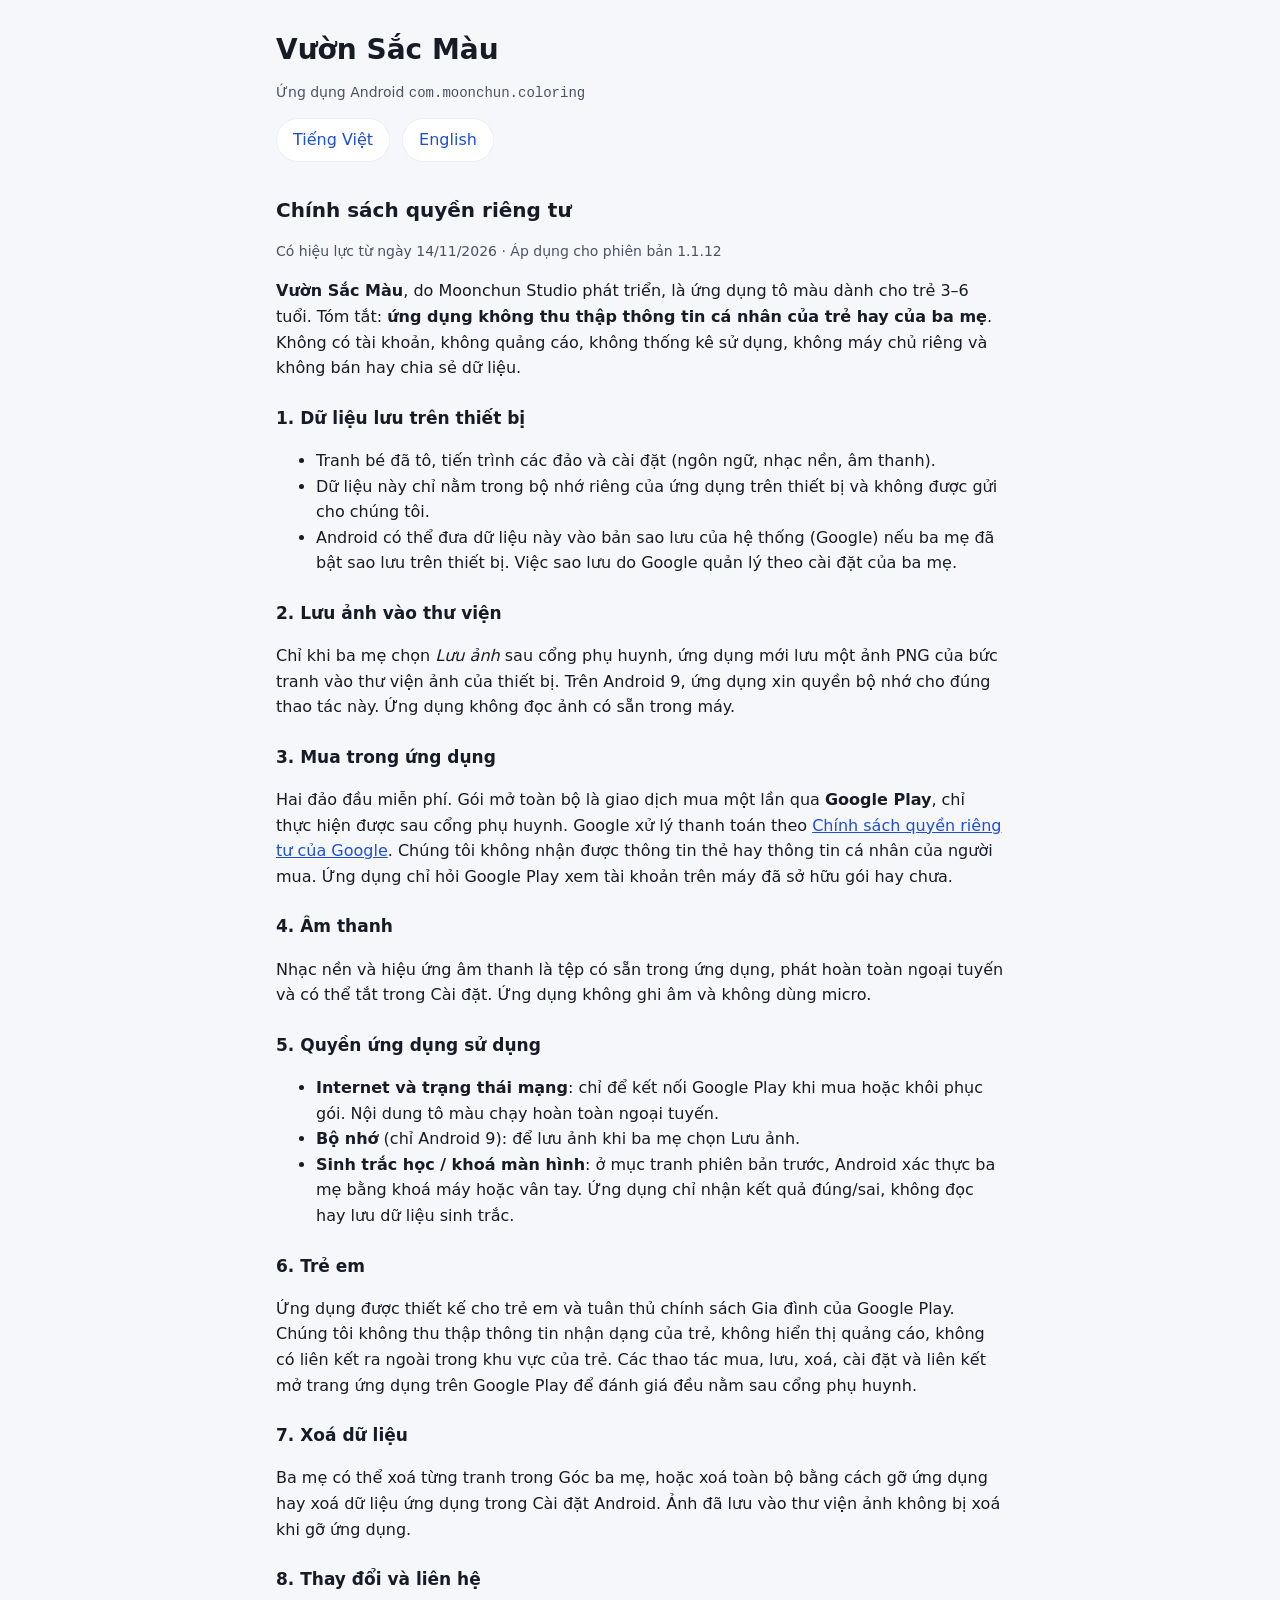
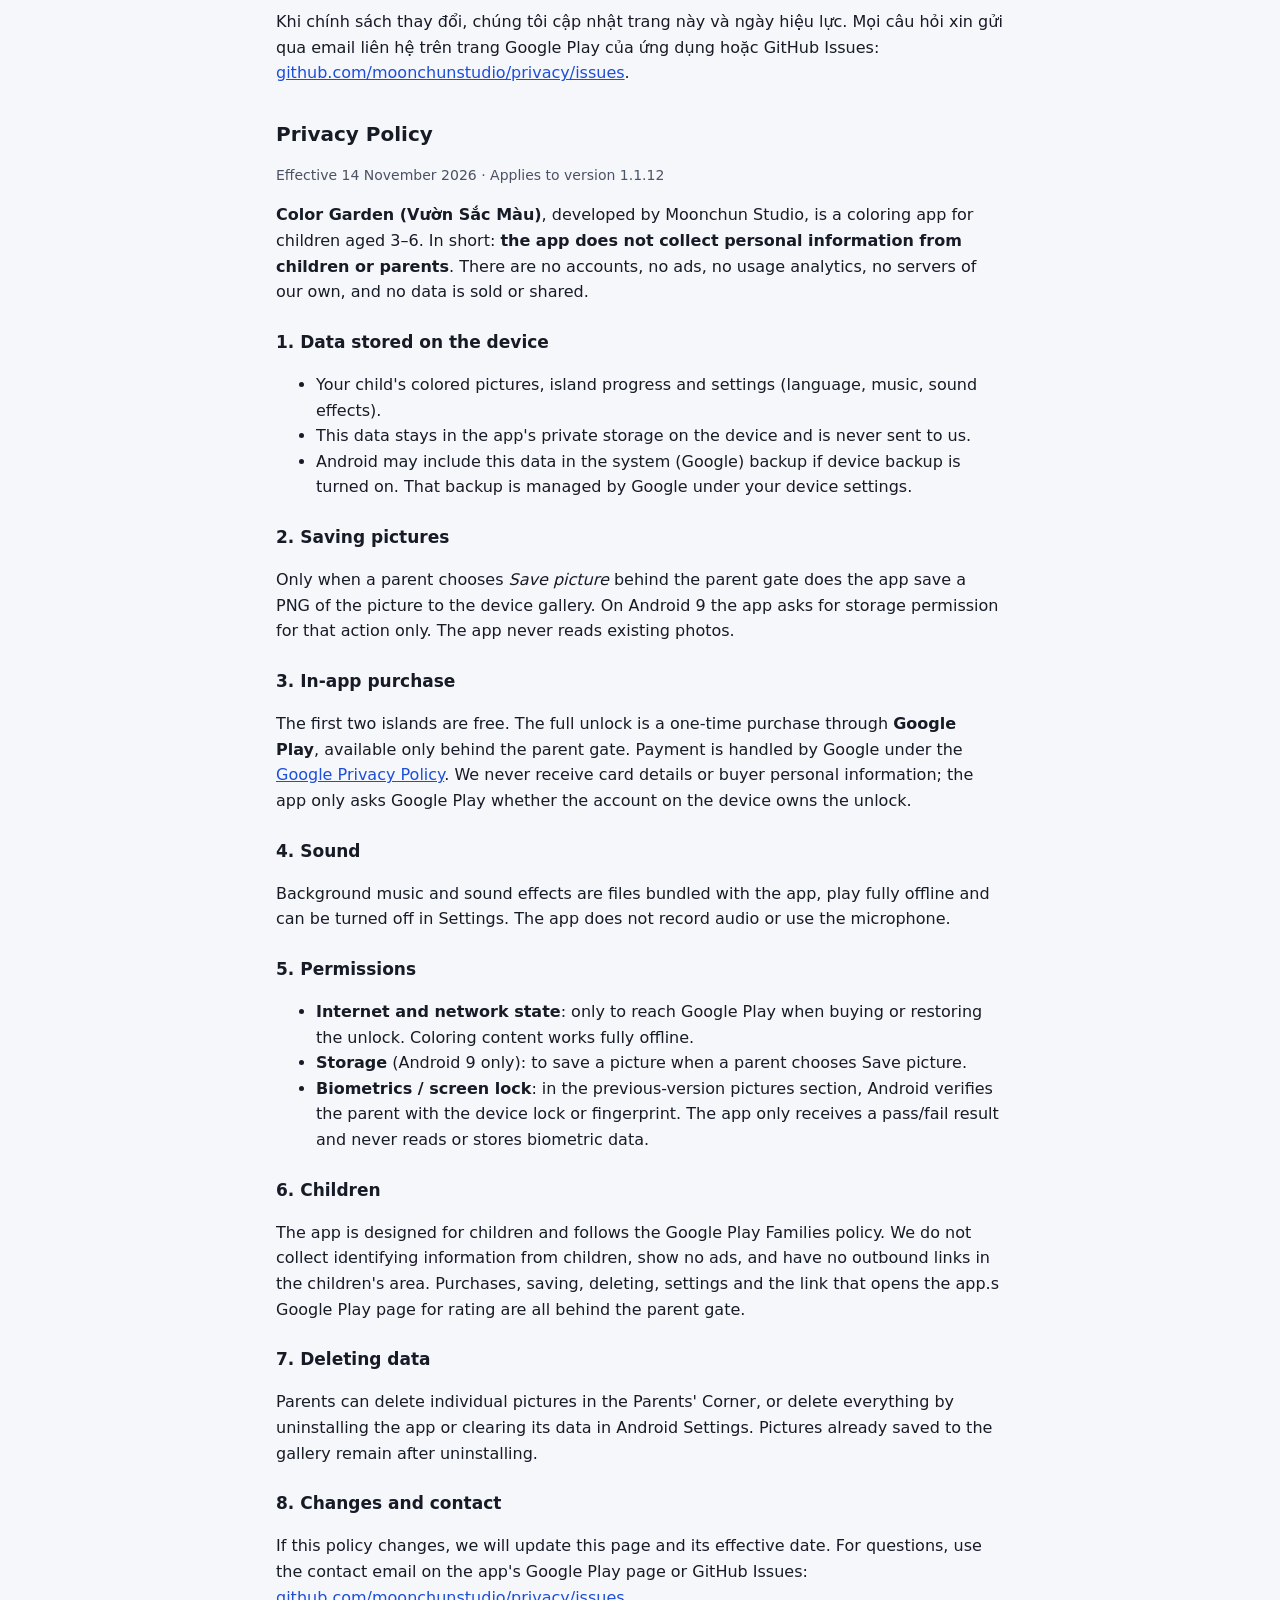
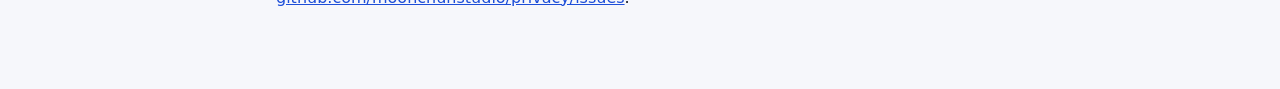
==== commit 764e88ec: "coloring: sync policy with app 1.1.12 - Remove the voice guide (Text-to-Speech) section; section 4 i" ====
--- a/coloring/index.html
+++ b/coloring/index.html
@@ -45,7 +45,7 @@
     </ul>
 
     <h3>6. Trẻ em</h3>
-    <p>Ứng dụng được thiết kế cho trẻ em và tuân thủ chính sách Gia đình của Google Play. Chúng tôi không thu thập thông tin nhận dạng của trẻ, không hiển thị quảng cáo, không có liên kết ra ngoài trong khu vực của trẻ. Các thao tác mua, lưu, xoá và cài đặt nằm sau cổng phụ huynh.</p>
+    <p>Ứng dụng được thiết kế cho trẻ em và tuân thủ chính sách Gia đình của Google Play. Chúng tôi không thu thập thông tin nhận dạng của trẻ, không hiển thị quảng cáo, không có liên kết ra ngoài trong khu vực của trẻ. Các thao tác mua, lưu, xoá, cài đặt và liên kết mở trang ứng dụng trên Google Play để đánh giá đều nằm sau cổng phụ huynh.</p>
 
     <h3>7. Xoá dữ liệu</h3>
     <p>Ba mẹ có thể xoá từng tranh trong Góc ba mẹ, hoặc xoá toàn bộ bằng cách gỡ ứng dụng hay xoá dữ liệu ứng dụng trong Cài đặt Android. Ảnh đã lưu vào thư viện ảnh không bị xoá khi gỡ ứng dụng.</p>
@@ -84,7 +84,7 @@
     </ul>
 
     <h3>6. Children</h3>
-    <p>The app is designed for children and follows the Google Play Families policy. We do not collect identifying information from children, show no ads, and have no outbound links in the children's area. Purchases, saving, deleting and settings are behind the parent gate.</p>
+    <p>The app is designed for children and follows the Google Play Families policy. We do not collect identifying information from children, show no ads, and have no outbound links in the children's area. Purchases, saving, deleting, settings and the link that opens the app.s Google Play page for rating are all behind the parent gate.</p>
 
     <h3>7. Deleting data</h3>
     <p>Parents can delete individual pictures in the Parents' Corner, or delete everything by uninstalling the app or clearing its data in Android Settings. Pictures already saved to the gallery remain after uninstalling.</p>
